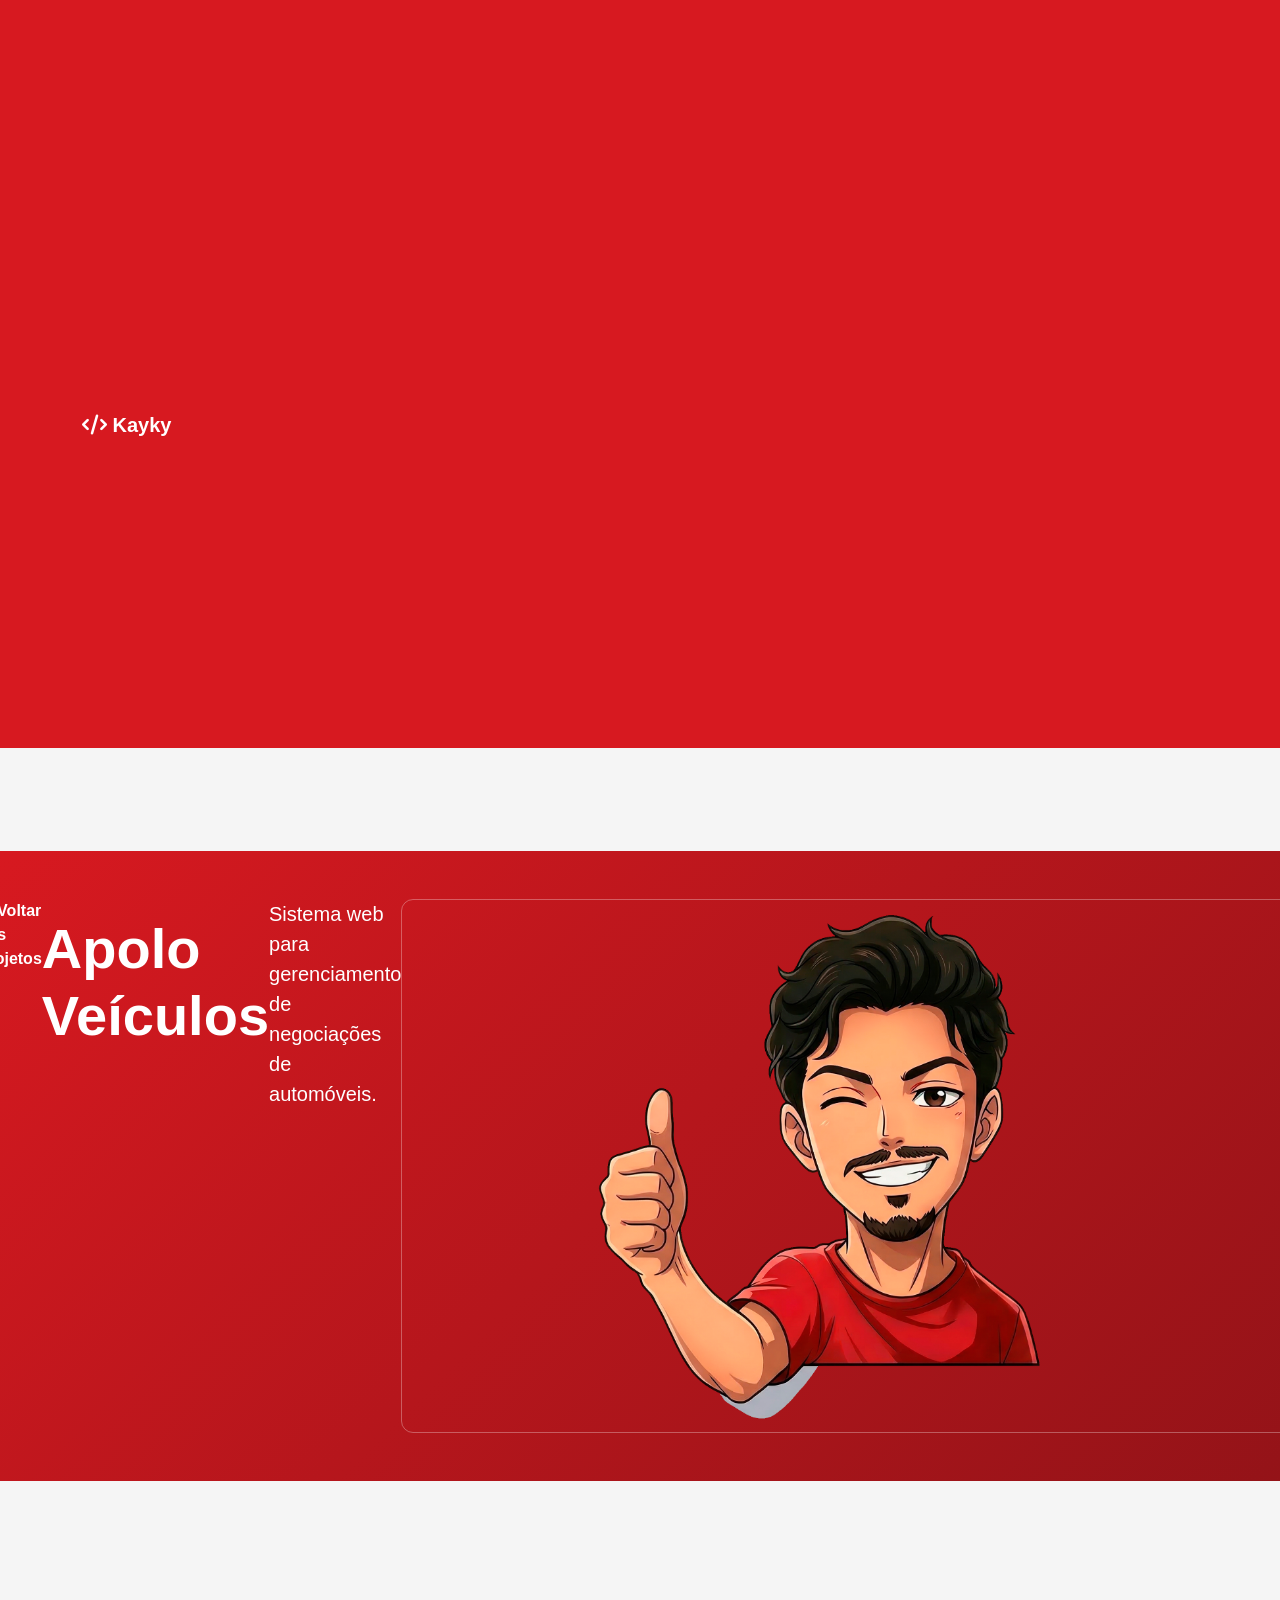
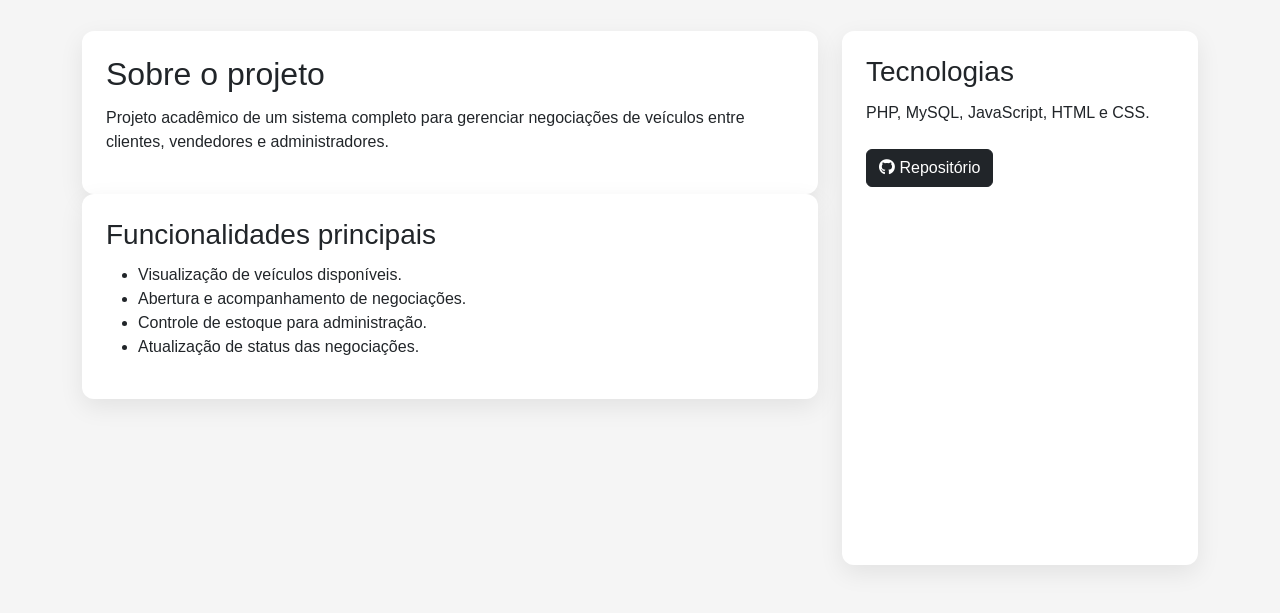
==== portfolio/pages/apolo-veiculos.html @ d2f62d41 "Adiciona páginas individuais para os projetos do portfólio" ====
<!DOCTYPE html>
<html lang="pt-br">
<head>
  <meta charset="UTF-8">
  <meta name="viewport" content="width=device-width, initial-scale=1.0">
  <title>Apolo Veículos - Kayky Bezerra</title>
  <link href="https://cdn.jsdelivr.net/npm/bootstrap@5.3.0/dist/css/bootstrap.min.css" rel="stylesheet">
  <link rel="stylesheet" href="../styles/style.css">
  <link rel="stylesheet" href="https://cdnjs.cloudflare.com/ajax/libs/font-awesome/6.5.0/css/all.min.css">
</head>
<body class="project-page-body">
  <nav class="navbar navbar-expand-lg navbar-dark sticky-top project-nav">
    <div class="container py-2">
      <a class="navbar-brand fw-bold" href="index.html"><i class="fas fa-code"></i> Kayky</a>
    </div>
  </nav>

  <section class="project-hero">
    <div class="container py-5">
      <a href="index.html#projetos-secao" class="project-back-link"><i class="fas fa-arrow-left"></i> Voltar aos projetos</a>
      <h1 class="display-4 fw-bold mt-3">Apolo Veículos</h1>
      <p class="lead mb-4">Sistema web para gerenciamento de negociações de automóveis.</p>
      <img src="../images/logoprojetos.png" alt="Preview Apolo Veículos" class="img-fluid project-main-image">
    </div>
  </section>

  <main class="container py-5">
    <div class="row g-4">
      <div class="col-lg-8">
        <section class="project-section-card">
          <h2>Sobre o projeto</h2>
          <p>Projeto acadêmico de um sistema completo para gerenciar negociações de veículos entre clientes, vendedores e administradores.</p>
        </section>
        <section class="project-section-card">
          <h3>Funcionalidades principais</h3>
          <ul>
            <li>Visualização de veículos disponíveis.</li>
            <li>Abertura e acompanhamento de negociações.</li>
            <li>Controle de estoque para administração.</li>
            <li>Atualização de status das negociações.</li>
          </ul>
        </section>
      </div>
      <div class="col-lg-4">
        <aside class="project-section-card h-100">
          <h3>Tecnologias</h3>
          <p>PHP, MySQL, JavaScript, HTML e CSS.</p>
          <a href="https://github.com/kaykymnz/royalMotors" target="_blank" rel="noopener noreferrer" class="btn btn-dark mt-2">
            <i class="fab fa-github"></i> Repositório
          </a>
        </aside>
      </div>
    </div>
  </main>
</body>
</html>
---- portfolio/styles/style.css ----
* {
  margin: 0;
  padding: 0;
  box-sizing: border-box;
  font-family: Arial, sans-serif;
}

html {
  scroll-behavior: smooth;
  background: #e5e5e5;
}

body {
  height: auto;
  min-height: 100vh;
  display: block;
  overflow-x: hidden;
  background: #e5e5e5;
}

/* CONTAINER PRINCIPAL */
.container {
  width: 100vw;
  height: 70vh; /* Altura ajustada para o formato banner */
  margin-top: 8vw;
  position: relative;
  border-radius: 10px;
  overflow: visible;
  display: flex;
  justify-content: center;
}

.left {
  width: 90%;
  height: 100%;
  background: #d71920;
  border-radius: 10px;
  padding: 3% 4%;
  position: relative;
  transform: translateX(-100%);
  opacity: 0;
  animation: bgAnim 1s ease forwards;
  display: flex;
  flex-direction: column;
  justify-content: space-between; /* Separa o topo dos links na base */
  overflow: hidden; /* Evita que a arte de fundo vaze */
}

/* Arte de Fundo (</>) */
.code-decoration {
  position: absolute;
  right: 2%;
  top: 50%;
  /* transform: translateY(-50%); */
  font-size: 40vw;
  font-weight: 900;
  color: #e5e5e5;
  font-family: Arial, sans-serif;
  line-height: 0;
  letter-spacing: -5.5vw;
  pointer-events: none;
  z-index: 0;
}

.content-top {
  position: relative;
  z-index: 1;
}

.text {
  color: white;
  transform: translateY(-50px);
  opacity: 0;
  animation: textAnim 1s ease forwards;
  animation-delay: 0.5s;
}

.text h1 { font-size: 4.5vw; letter-spacing: 0.1vw; margin-bottom: 0.5vh; }
.text h2 { font-size: 1.8vw; color: black; font-weight: 800; }

.techs {
  display: flex;
  gap: 0.8vw;
  flex-wrap: wrap;
  margin-top: 2vh;
  transform: translateY(50px);
  opacity: 0;
  animation: techAnim 1s ease forwards;
  animation-delay: 0.7s;
}

.tech {
  background: transparent;
  color: white;
  padding: 0.4vw 1.2vw;
  border-radius: 20px;
  font-size: 0.9vw;
  border: 1px solid rgba(255, 255, 255, 0.4);
}

.action-links {
  display: flex;
  gap: 1vw;
  position: relative;
  z-index: 1;
  transform: translateY(50px);
  opacity: 0;
  animation: techAnim 1s ease forwards;
  animation-delay: 0.9s;
}

.link-btn {
  background: transparent;
  color: white;
  text-decoration: none;
  padding: 0.8vw 1.5vw;
  border-radius: 5px;
  border: 1px solid white;
  font-weight: bold;
  font-size: 0.9vw;
  transition: all 0.3s ease;
  cursor: pointer;
}

.link-btn:hover {
  background: white;
  color: #d71920;
}

.character {
  position: absolute;
  right: 2%;
  bottom: 0;
  height: 125%; /* Faz o personagem vazar do banner */
  transform: translateX(100%);
  opacity: 0;
  animation: charAnim 1s ease forwards;
  animation-delay: 0.8s;
  pointer-events: none;
  z-index: 2;
}

/* SEÇÃO DE PROJETOS */
#projetos-secao {
  position: relative;
  width: 100%;
  display: flex;
  flex-direction: column;
  align-items: center;
  padding: 8vh 0;
  gap: 4vh;
  margin-top: -8vh;
}

#projetos-titulo h2 {
  font-size: 2vw;
  letter-spacing: 0.2vw;
  color: black;
  font-weight: bold;
}

.projetos-container {
  width: 90vw;
  background: white;
  border-radius: 10px;
  padding: 3vw;
  position: relative;
  z-index: 1;
  box-shadow: 0 4px 10px rgba(0,0,0,0.1);
}

.character-joinha {
  position: absolute;
  top: -7.4vw;
  width: 15vw;
  z-index: 2;
  pointer-events: none;
}

.projetos-grid {
  display: flex;
  gap: 2vw;
}

.projeto-card {
  flex: 1;
  display: flex;
  flex-direction: column;
  gap: 1vh;
}

.projeto-browser {
  height: 25vh;
  border: 1px solid #ccc;
  border-radius: 5px 5px 0 0;
  background: #eee;
  position: relative;
  overflow: hidden;
}

.browser-bar {
  height: 3vh;
  background: #f0f0f0;
  border-bottom: 1px solid #ccc;
  display: flex;
  align-items: center;
  padding: 0 0.5vw;
  gap: 1vw;
}

.controls {
  display: flex;
  gap: 0.3vw;
}

.controls span {
  width: 0.6vw;
  height: 0.6vw;
  border-radius: 50%;
}

.red { background: #ff5f57; }
.yellow { background: #ffbd2e; }
.green { background: #28ca41; }

.projeto-browser img {
  width: 100%;
  height: calc(100% - 3vh);
  object-fit: cover;
  display: block;
}

.projeto-info {
  padding: 1vw 0;
  display: flex;
  flex-direction: column;
  gap: 0.5vh;
}

.projeto-info h4 { font-size: 1.2vw; font-weight: bold; }
.projeto-info p { font-size: 0.9vw; color: #666; }

.projeto-tags {
  display: flex;
  gap: 0.5vw;
  margin-top: 1vh;
}

.tag {
  background: #a91319;
  color: white;
  padding: 0.3vw 0.8vw;
  border-radius: 5px;
  font-size: 0.8vw;
  font-weight: bold;
}


/* SEÇÃO SOBRE */
#sobre-secao {
  width: 100%;
  padding: 12vh 0;
  display: flex;
  justify-content: center;
}

.sobre-container {
  width: 90vw;
  height: 60vh;
  background: #efefef;
  border-radius: 10px;
  position: relative;
  overflow: hidden;
}

.sobre-personagem {
  position: absolute;
  left: 50%;
  bottom: 0;
  transform: translateX(-50%);
  width: 26vw;
  z-index: 2;
  pointer-events: none;
}

.sobre-coluna {
  position: absolute;
  top: 50%;
  width: 28%;
  transform: translate(-50%, -50%);
  opacity: 0;
  transition: all 1.2s ease;
  z-index: 1;
  display: flex;
  flex-direction: column;
  gap: 1vh;
}

.esquerda { left: 50%; }
.direita { left: 50%; }

.sobre-coluna h2 {
  font-size: 2.5vw;
  letter-spacing: 0.2vw;
}

.sobre-coluna p {
  font-size: 1vw;
  color: #333;
}

.linha {
  width: 100%;
  height: 3px;
  background: black;
  margin: 1vh 0 2vh 0;
}

#sobre-secao.animar .esquerda {
  left: 5%;
  transform: translateY(-50%);
  opacity: 1;
}

#sobre-secao.animar .direita {
  left: 95%;
  transform: translate(-100%, -50%);
  opacity: 1;
}

/* --- SESSÃO DE CONTATO --- */
#contato-secao {
  padding: 80px 20px;
  background-color: #ebebeb; /* Mantém o tom do fundo do portfólio */
  text-align: center;
}

.contato-header h2 {
  font-size: 1.5vw;
  color: #000;
  letter-spacing: 2px;
  margin-bottom: 55px;
}

.contato-header p {
  color: #555;
  font-size: 1.1rem;
  margin-bottom: 40px;
}

.contato-grid {
  display: flex;
  flex-wrap: wrap;
  gap: 20px;
  justify-content: center;
  max-width: 1100px;
  margin: 0 auto;
}

.contato-card {
  background-color: #fff;
  border: 2px solid transparent;
  border-radius: 12px;
  padding: 30px 20px;
  width: calc(25% - 20px);
  min-width: 220px;
  text-decoration: none;
  color: #333;
  box-shadow: 0 4px 10px rgba(0,0,0,0.05);
  transition: transform 0.3s ease, border-color 0.3s ease, box-shadow 0.3s ease;
  display: flex;
  flex-direction: column;
  align-items: center;
}

.contato-card:hover {
  transform: translateY(-8px);
  border-color: #d3222a; /* Vermelho do tema */
  box-shadow: 0 8px 20px rgba(211, 34, 42, 0.15);
}

.icone-circulo {
  background-color: #d3222a;
  color: #fff;
  width: 55px;
  height: 55px;
  border-radius: 50%;
  display: flex;
  align-items: center;
  justify-content: center;
  margin-bottom: 15px;
  transition: background-color 0.3s ease;
}

.contato-card:hover .icone-circulo {
  background-color: #b01a21; /* Vermelho mais escuro no hover */
}

.icone-circulo svg {
  width: 26px;
  height: 26px;
  fill: currentColor;
}

.contato-card h3 {
  font-size: 1.2rem;
  margin-bottom: 8px;
  color: #000;
}

.contato-card span {
  font-size: 0.95rem;
  color: #666;
  word-break: break-word;
}

/* ANIMAÇÕES */
@keyframes bgAnim { to { transform: translateX(0); opacity: 1; } }
@keyframes textAnim { to { transform: translateY(0); opacity: 1; } }
@keyframes charAnim { to { transform: translateX(0); opacity: 1; } }
@keyframes techAnim { to { transform: translateY(0); opacity: 1; } }
.projeto-link {
  text-decoration: none;
  color: inherit;
  transition: transform 0.2s ease;
}

.projeto-link:hover {
  transform: translateY(-4px);
}

.project-page-body {
  background: #f5f5f5;
  min-height: 100vh;
}

.project-nav {
  background: #d71920;
}

.project-hero {
  background: linear-gradient(135deg, #d71920, #941318);
  color: white;
}

.project-back-link {
  color: #fff;
  text-decoration: none;
  font-weight: 600;
}

.project-back-link:hover {
  text-decoration: underline;
}

.project-main-image {
  width: 100%;
  max-width: 900px;
  border-radius: 12px;
  border: 1px solid rgba(255, 255, 255, 0.3);
}

.project-section-card {
  background: #fff;
  border-radius: 12px;
  padding: 24px;
  box-shadow: 0 8px 24px rgba(0, 0, 0, 0.08);
}

.project-section-card h2,
.project-section-card h3 {
  margin-bottom: 12px;
}
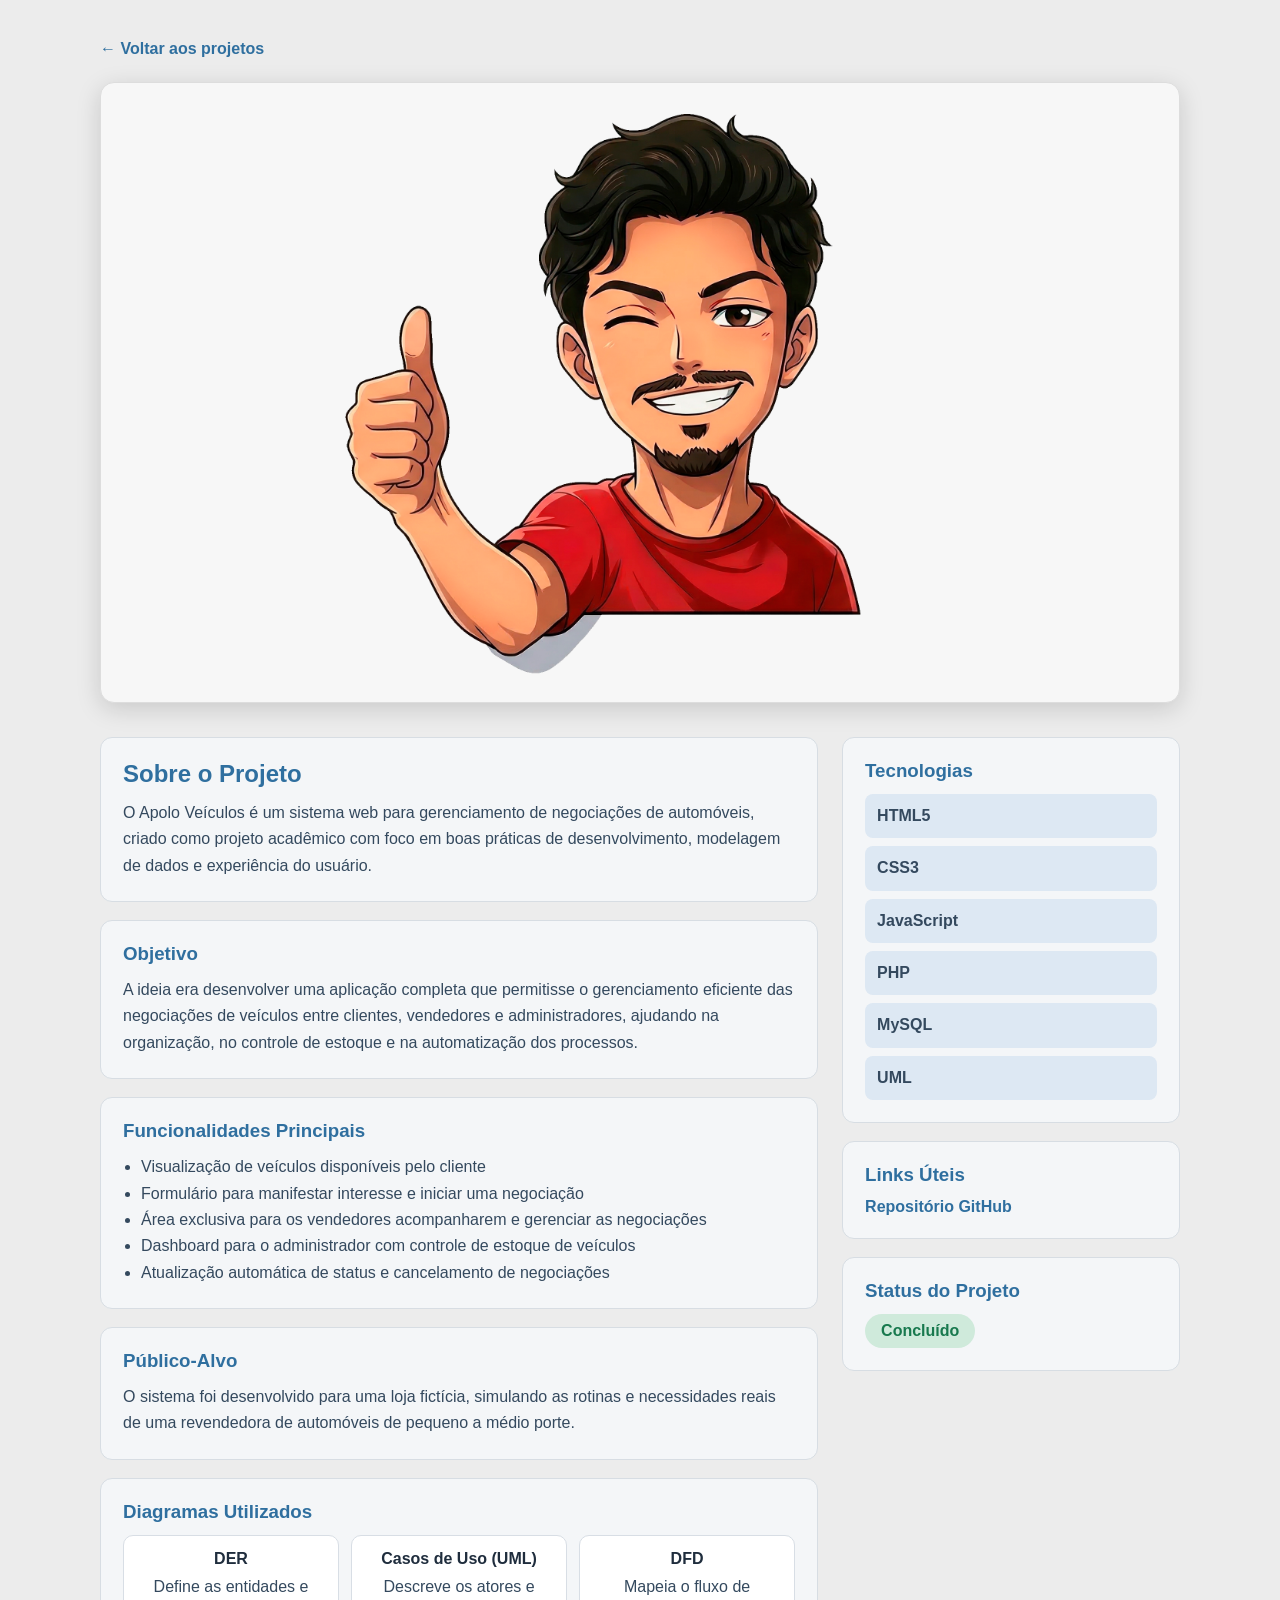
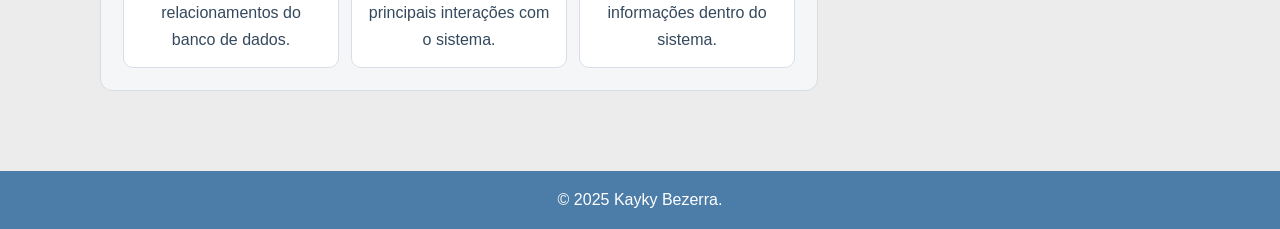
==== commit dcabba68: "Refina páginas de projetos sem Bootstrap e sem navbar" ====
--- a/portfolio/pages/apolo-veiculos.html
+++ b/portfolio/pages/apolo-veiculos.html
@@ -4,53 +4,88 @@
   <meta charset="UTF-8">
   <meta name="viewport" content="width=device-width, initial-scale=1.0">
   <title>Apolo Veículos - Kayky Bezerra</title>
-  <link href="https://cdn.jsdelivr.net/npm/bootstrap@5.3.0/dist/css/bootstrap.min.css" rel="stylesheet">
   <link rel="stylesheet" href="../styles/style.css">
-  <link rel="stylesheet" href="https://cdnjs.cloudflare.com/ajax/libs/font-awesome/6.5.0/css/all.min.css">
 </head>
-<body class="project-page-body">
-  <nav class="navbar navbar-expand-lg navbar-dark sticky-top project-nav">
-    <div class="container py-2">
-      <a class="navbar-brand fw-bold" href="index.html"><i class="fas fa-code"></i> Kayky</a>
-    </div>
-  </nav>
+<body class="project-detail-page">
+  <main class="project-wrapper">
+    <a class="project-back" href="index.html#projetos-secao">&larr; Voltar aos projetos</a>
 
-  <section class="project-hero">
-    <div class="container py-5">
-      <a href="index.html#projetos-secao" class="project-back-link"><i class="fas fa-arrow-left"></i> Voltar aos projetos</a>
-      <h1 class="display-4 fw-bold mt-3">Apolo Veículos</h1>
-      <p class="lead mb-4">Sistema web para gerenciamento de negociações de automóveis.</p>
-      <img src="../images/logoprojetos.png" alt="Preview Apolo Veículos" class="img-fluid project-main-image">
-    </div>
-  </section>
+    <section class="hero-image-card">
+      <img src="../images/logoprojetos.png" alt="Preview do projeto Apolo Veículos">
+    </section>
 
-  <main class="container py-5">
-    <div class="row g-4">
-      <div class="col-lg-8">
-        <section class="project-section-card">
-          <h2>Sobre o projeto</h2>
-          <p>Projeto acadêmico de um sistema completo para gerenciar negociações de veículos entre clientes, vendedores e administradores.</p>
-        </section>
-        <section class="project-section-card">
-          <h3>Funcionalidades principais</h3>
-          <ul>
-            <li>Visualização de veículos disponíveis.</li>
-            <li>Abertura e acompanhamento de negociações.</li>
-            <li>Controle de estoque para administração.</li>
-            <li>Atualização de status das negociações.</li>
+    <section class="project-layout">
+      <div class="project-main">
+        <article class="project-block">
+          <h2>Sobre o Projeto</h2>
+          <p>O Apolo Veículos é um sistema web para gerenciamento de negociações de automóveis, criado como projeto acadêmico com foco em boas práticas de desenvolvimento, modelagem de dados e experiência do usuário.</p>
+        </article>
+
+        <article class="project-block">
+          <h3>Objetivo</h3>
+          <p>
+            A ideia era desenvolver uma aplicação completa que permitisse o gerenciamento eficiente das negociações de veículos entre clientes,
+            vendedores e administradores, ajudando na organização, no controle de estoque e na automatização dos processos.
+          </p>
+        </article>
+
+        <article class="project-block">
+          <h3>Funcionalidades Principais</h3>
+          <ul class="project-feature-list">
+            <li>Visualização de veículos disponíveis pelo cliente</li>
+            <li>Formulário para manifestar interesse e iniciar uma negociação</li>
+            <li>Área exclusiva para os vendedores acompanharem e gerenciar as negociações</li>
+            <li>Dashboard para o administrador com controle de estoque de veículos</li>
+            <li>Atualização automática de status e cancelamento de negociações</li>
+          </ul>
+        </article>
+
+        <article class="project-block">
+          <h3>Público-Alvo</h3>
+          <p>
+            O sistema foi desenvolvido para uma loja fictícia, simulando as rotinas e necessidades reais de uma revendedora de automóveis
+            de pequeno a médio porte.
+          </p>
+        </article>
+
+        <article class="project-block">
+          <h3>Diagramas Utilizados</h3>
+          <div class="project-diagram-grid">
+            <div class="diagram-box"><h4>DER</h4><p>Define as entidades e relacionamentos do banco de dados.</p></div>
+            <div class="diagram-box"><h4>Casos de Uso (UML)</h4><p>Descreve os atores e principais interações com o sistema.</p></div>
+            <div class="diagram-box"><h4>DFD</h4><p>Mapeia o fluxo de informações dentro do sistema.</p></div>
+          </div>
+        </article>
+      </div>
+
+      <aside class="project-sidebar">
+        <section class="sidebar-card">
+          <h3>Tecnologias</h3>
+          <ul class="tech-list">
+            <li>HTML5</li>
+            <li>CSS3</li>
+            <li>JavaScript</li>
+            <li>PHP</li>
+            <li>MySQL</li>
+            <li>UML</li>
           </ul>
         </section>
-      </div>
-      <div class="col-lg-4">
-        <aside class="project-section-card h-100">
-          <h3>Tecnologias</h3>
-          <p>PHP, MySQL, JavaScript, HTML e CSS.</p>
-          <a href="https://github.com/kaykymnz/royalMotors" target="_blank" rel="noopener noreferrer" class="btn btn-dark mt-2">
-            <i class="fab fa-github"></i> Repositório
-          </a>
-        </aside>
-      </div>
-    </div>
+
+        <section class="sidebar-card">
+          <h3>Links Úteis</h3>
+          <a class="project-link" href="https://github.com/kaykymnz/royalMotors" target="_blank" rel="noopener noreferrer">Repositório GitHub</a>
+        </section>
+
+        <section class="sidebar-card">
+          <h3>Status do Projeto</h3>
+          <div class="project-status done">Concluído</div>
+        </section>
+      </aside>
+    </section>
   </main>
+
+  <footer class="project-footer">
+    <p>&copy; 2025 Kayky Bezerra.</p>
+  </footer>
 </body>
 </html>
--- a/portfolio/styles/style.css
+++ b/portfolio/styles/style.css
@@ -429,45 +429,144 @@
   transform: translateY(-4px);
 }
 
-.project-page-body {
-  background: #f5f5f5;
-  min-height: 100vh;
-}
-
-.project-nav {
-  background: #d71920;
-}
-
-.project-hero {
-  background: linear-gradient(135deg, #d71920, #941318);
-  color: white;
-}
-
-.project-back-link {
+/* PÁGINA DE DETALHE DE PROJETO (SEM BOOTSTRAP) */
+.project-detail-page {
+  background: #ececec;
+  color: #1f2d3d;
+  font-family: 'Segoe UI', Tahoma, Geneva, Verdana, sans-serif;
+}
+
+.project-wrapper {
+  max-width: 1120px;
+  margin: 0 auto;
+  padding: 40px 20px 80px;
+}
+
+.project-back {
+  display: inline-block;
+  color: #2f6f9f;
+  text-decoration: none;
+  font-weight: 700;
+  margin-bottom: 24px;
+}
+
+.hero-image-card {
+  background: #f7f7f7;
+  border-radius: 14px;
+  box-shadow: 0 6px 24px rgba(0, 0, 0, 0.15);
+  border: 1px solid #ddd;
+  padding: 14px;
+  margin-bottom: 34px;
+}
+
+.hero-image-card img {
+  width: 100%;
+  display: block;
+  border-radius: 10px;
+}
+
+.project-layout {
+  display: grid;
+  grid-template-columns: 1.7fr 0.8fr;
+  gap: 24px;
+}
+
+.project-main,
+.project-sidebar {
+  display: flex;
+  flex-direction: column;
+  gap: 18px;
+}
+
+.project-block,
+.sidebar-card {
+  background: #f4f6f8;
+  border: 1px solid #d7dde3;
+  border-radius: 12px;
+  padding: 22px;
+}
+
+.project-block h2,
+.project-block h3,
+.sidebar-card h3 {
+  color: #2f6f9f;
+  margin-bottom: 12px;
+}
+
+.project-block p,
+.project-block li,
+.sidebar-card li {
+  line-height: 1.65;
+  color: #34495e;
+}
+
+.project-feature-list {
+  padding-left: 18px;
+}
+
+.project-diagram-grid {
+  display: grid;
+  grid-template-columns: repeat(3, 1fr);
+  gap: 12px;
+}
+
+.diagram-box {
+  background: #fff;
+  border: 1px solid #d8dee5;
+  border-radius: 10px;
+  padding: 14px;
+  text-align: center;
+}
+
+.diagram-box h4 {
+  margin-bottom: 6px;
+}
+
+.tech-list {
+  list-style: none;
+  display: grid;
+  gap: 8px;
+}
+
+.tech-list li {
+  background: #dde8f3;
+  border-radius: 8px;
+  padding: 9px 12px;
+  font-weight: 600;
+}
+
+.project-link {
+  display: inline-block;
+  text-decoration: none;
+  color: #2f6f9f;
+  font-weight: 700;
+}
+
+.project-status {
+  display: inline-flex;
+  border-radius: 999px;
+  padding: 8px 16px;
+  font-weight: 700;
+}
+
+.project-status.done {
+  background: #cfeadb;
+  color: #18794e;
+}
+
+.project-footer {
+  background: #4c7da8;
   color: #fff;
-  text-decoration: none;
-  font-weight: 600;
-}
-
-.project-back-link:hover {
-  text-decoration: underline;
-}
-
-.project-main-image {
-  width: 100%;
-  max-width: 900px;
-  border-radius: 12px;
-  border: 1px solid rgba(255, 255, 255, 0.3);
-}
-
-.project-section-card {
-  background: #fff;
-  border-radius: 12px;
-  padding: 24px;
-  box-shadow: 0 8px 24px rgba(0, 0, 0, 0.08);
-}
-
-.project-section-card h2,
-.project-section-card h3 {
-  margin-bottom: 12px;
-}
+  text-align: center;
+  padding: 20px;
+}
+
+@media (max-width: 900px) {
+  .project-layout {
+    grid-template-columns: 1fr;
+  }
+
+  .project-diagram-grid {
+    grid-template-columns: 1fr;
+  }
+}
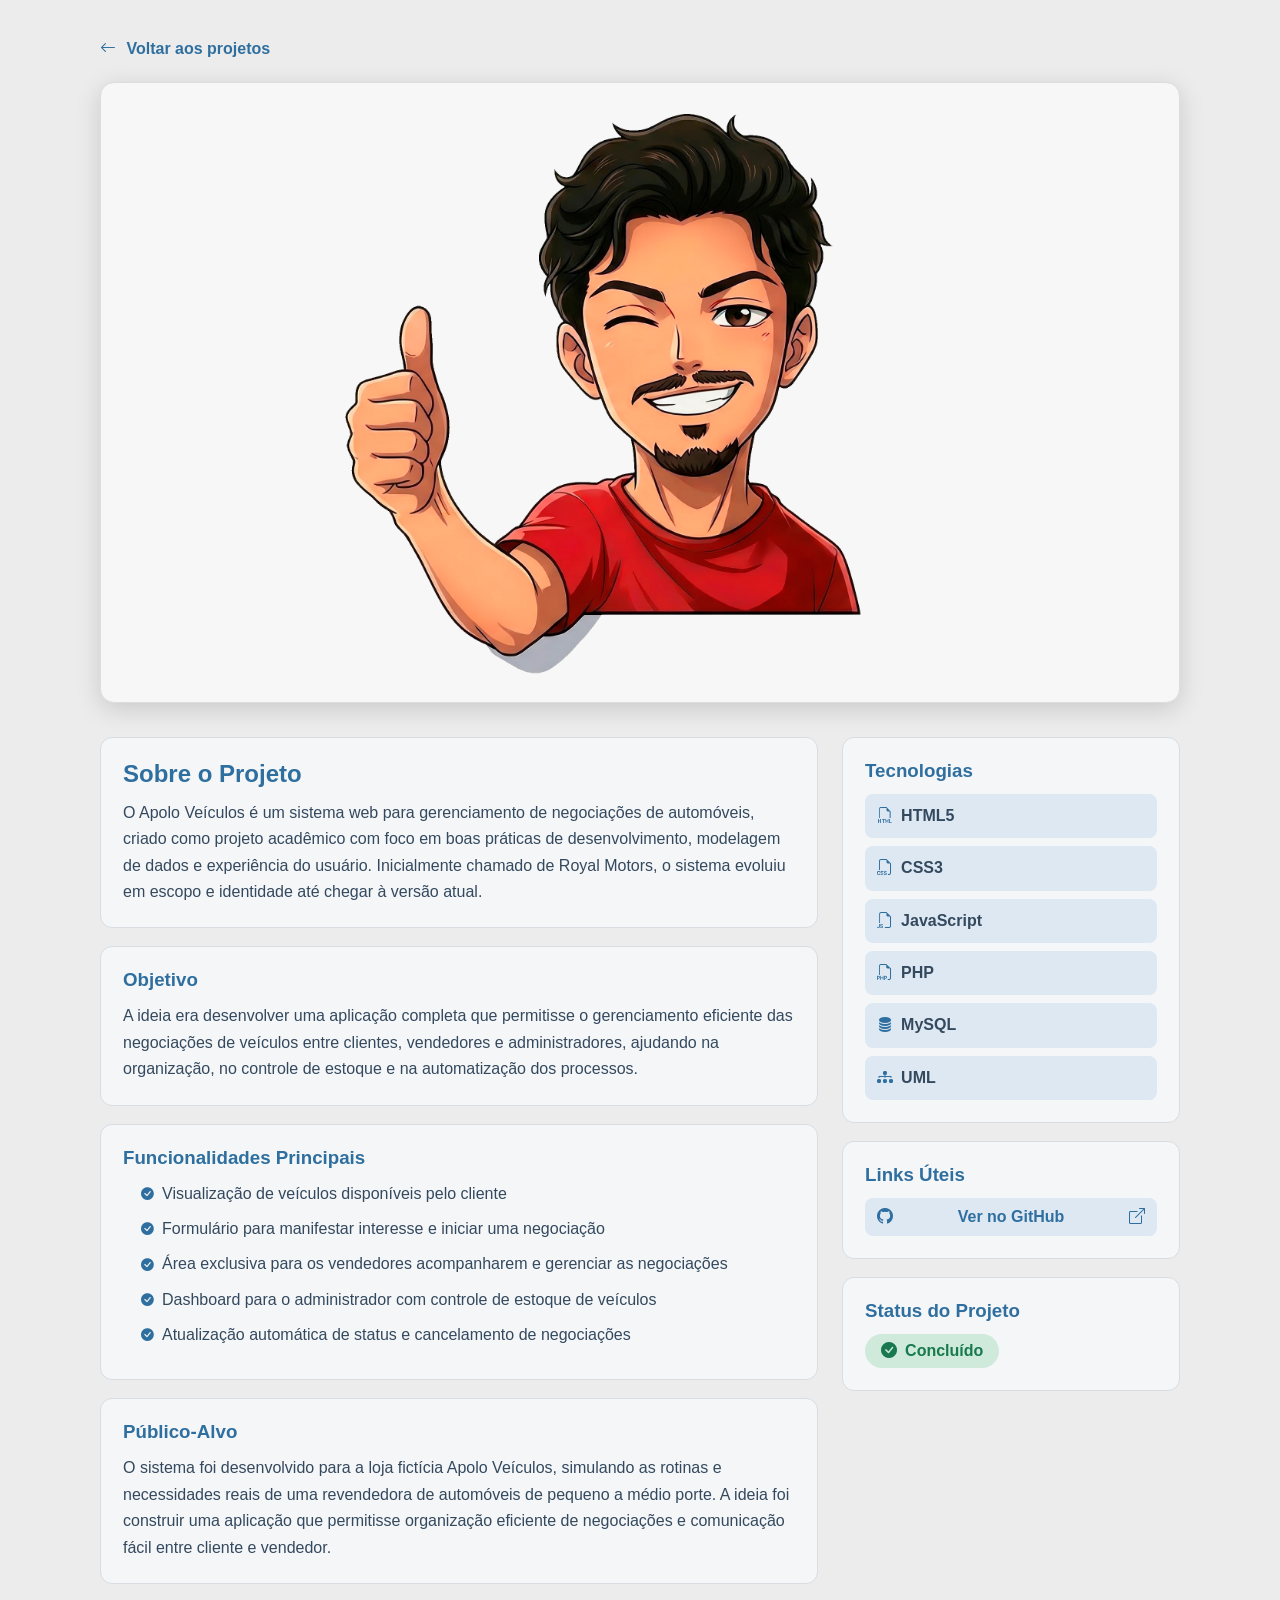
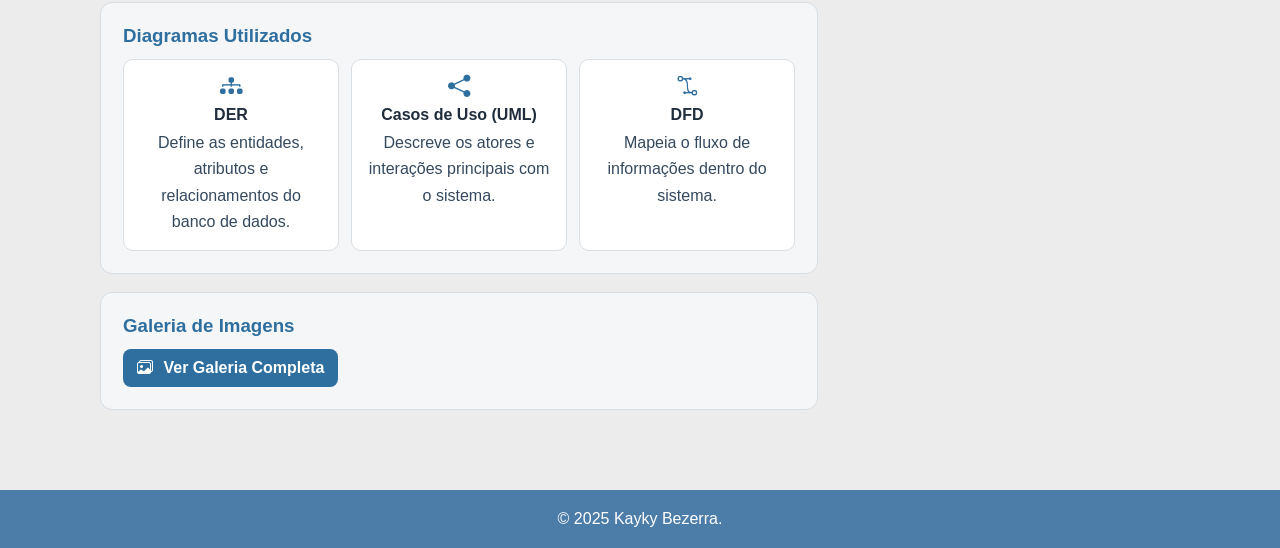
==== commit 7201b0f0: "Adiciona ícones Bootstrap nas páginas de projeto" ====
--- a/portfolio/pages/apolo-veiculos.html
+++ b/portfolio/pages/apolo-veiculos.html
@@ -5,10 +5,11 @@
   <meta name="viewport" content="width=device-width, initial-scale=1.0">
   <title>Apolo Veículos - Kayky Bezerra</title>
   <link rel="stylesheet" href="../styles/style.css">
+  <link rel="stylesheet" href="https://cdn.jsdelivr.net/npm/bootstrap-icons@1.11.3/font/bootstrap-icons.min.css">
 </head>
 <body class="project-detail-page">
   <main class="project-wrapper">
-    <a class="project-back" href="index.html#projetos-secao">&larr; Voltar aos projetos</a>
+    <a class="project-back" href="index.html#projetos-secao"><i class="bi bi-arrow-left"></i> Voltar aos projetos</a>
 
     <section class="hero-image-card">
       <img src="../images/logoprojetos.png" alt="Preview do projeto Apolo Veículos">
@@ -18,43 +19,42 @@
       <div class="project-main">
         <article class="project-block">
           <h2>Sobre o Projeto</h2>
-          <p>O Apolo Veículos é um sistema web para gerenciamento de negociações de automóveis, criado como projeto acadêmico com foco em boas práticas de desenvolvimento, modelagem de dados e experiência do usuário.</p>
+          <p>O Apolo Veículos é um sistema web para gerenciamento de negociações de automóveis, criado como projeto acadêmico com foco em boas práticas de desenvolvimento, modelagem de dados e experiência do usuário. Inicialmente chamado de Royal Motors, o sistema evoluiu em escopo e identidade até chegar à versão atual.</p>
         </article>
 
         <article class="project-block">
           <h3>Objetivo</h3>
-          <p>
-            A ideia era desenvolver uma aplicação completa que permitisse o gerenciamento eficiente das negociações de veículos entre clientes,
-            vendedores e administradores, ajudando na organização, no controle de estoque e na automatização dos processos.
-          </p>
+          <p>A ideia era desenvolver uma aplicação completa que permitisse o gerenciamento eficiente das negociações de veículos entre clientes, vendedores e administradores, ajudando na organização, no controle de estoque e na automatização dos processos.</p>
         </article>
 
         <article class="project-block">
           <h3>Funcionalidades Principais</h3>
           <ul class="project-feature-list">
-            <li>Visualização de veículos disponíveis pelo cliente</li>
-            <li>Formulário para manifestar interesse e iniciar uma negociação</li>
-            <li>Área exclusiva para os vendedores acompanharem e gerenciar as negociações</li>
-            <li>Dashboard para o administrador com controle de estoque de veículos</li>
-            <li>Atualização automática de status e cancelamento de negociações</li>
+            <li><i class="bi bi-check-circle-fill"></i> Visualização de veículos disponíveis pelo cliente</li>
+            <li><i class="bi bi-check-circle-fill"></i> Formulário para manifestar interesse e iniciar uma negociação</li>
+            <li><i class="bi bi-check-circle-fill"></i> Área exclusiva para os vendedores acompanharem e gerenciar as negociações</li>
+            <li><i class="bi bi-check-circle-fill"></i> Dashboard para o administrador com controle de estoque de veículos</li>
+            <li><i class="bi bi-check-circle-fill"></i> Atualização automática de status e cancelamento de negociações</li>
           </ul>
         </article>
 
         <article class="project-block">
           <h3>Público-Alvo</h3>
-          <p>
-            O sistema foi desenvolvido para uma loja fictícia, simulando as rotinas e necessidades reais de uma revendedora de automóveis
-            de pequeno a médio porte.
-          </p>
+          <p>O sistema foi desenvolvido para a loja fictícia Apolo Veículos, simulando as rotinas e necessidades reais de uma revendedora de automóveis de pequeno a médio porte. A ideia foi construir uma aplicação que permitisse organização eficiente de negociações e comunicação fácil entre cliente e vendedor.</p>
         </article>
 
         <article class="project-block">
           <h3>Diagramas Utilizados</h3>
           <div class="project-diagram-grid">
-            <div class="diagram-box"><h4>DER</h4><p>Define as entidades e relacionamentos do banco de dados.</p></div>
-            <div class="diagram-box"><h4>Casos de Uso (UML)</h4><p>Descreve os atores e principais interações com o sistema.</p></div>
-            <div class="diagram-box"><h4>DFD</h4><p>Mapeia o fluxo de informações dentro do sistema.</p></div>
+            <div class="diagram-box"><i class="bi bi-diagram-3-fill"></i><h4>DER</h4><p>Define as entidades, atributos e relacionamentos do banco de dados.</p></div>
+            <div class="diagram-box"><i class="bi bi-share-fill"></i><h4>Casos de Uso (UML)</h4><p>Descreve os atores e interações principais com o sistema.</p></div>
+            <div class="diagram-box"><i class="bi bi-bezier2"></i><h4>DFD</h4><p>Mapeia o fluxo de informações dentro do sistema.</p></div>
           </div>
+        </article>
+
+        <article class="project-block">
+          <h3>Galeria de Imagens</h3>
+          <a class="gallery-btn" href="#"><i class="bi bi-images"></i> Ver Galeria Completa</a>
         </article>
       </div>
 
@@ -62,23 +62,23 @@
         <section class="sidebar-card">
           <h3>Tecnologias</h3>
           <ul class="tech-list">
-            <li>HTML5</li>
-            <li>CSS3</li>
-            <li>JavaScript</li>
-            <li>PHP</li>
-            <li>MySQL</li>
-            <li>UML</li>
+            <li><i class="bi bi-filetype-html"></i> HTML5</li>
+            <li><i class="bi bi-filetype-css"></i> CSS3</li>
+            <li><i class="bi bi-filetype-js"></i> JavaScript</li>
+            <li><i class="bi bi-filetype-php"></i> PHP</li>
+            <li><i class="bi bi-database-fill"></i> MySQL</li>
+            <li><i class="bi bi-diagram-3-fill"></i> UML</li>
           </ul>
         </section>
 
         <section class="sidebar-card">
           <h3>Links Úteis</h3>
-          <a class="project-link" href="https://github.com/kaykymnz/royalMotors" target="_blank" rel="noopener noreferrer">Repositório GitHub</a>
+          <a class="project-link" href="https://github.com/kaykymnz/royalMotors" target="_blank" rel="noopener noreferrer"><i class="bi bi-github"></i> Ver no GitHub <i class="bi bi-box-arrow-up-right"></i></a>
         </section>
 
         <section class="sidebar-card">
           <h3>Status do Projeto</h3>
-          <div class="project-status done">Concluído</div>
+          <div class="project-status done"><i class="bi bi-check-circle-fill"></i> Concluído</div>
         </section>
       </aside>
     </section>
--- a/portfolio/styles/style.css
+++ b/portfolio/styles/style.css
@@ -570,3 +570,65 @@
     grid-template-columns: 1fr;
   }
 }
+
+.project-back i {
+  margin-right: 6px;
+}
+
+.project-feature-list li {
+  list-style: none;
+  margin-bottom: 9px;
+  display: flex;
+  align-items: center;
+  gap: 8px;
+}
+
+.project-feature-list li i {
+  color: #2f6f9f;
+  font-size: 0.8rem;
+}
+
+.diagram-box i {
+  color: #2f6f9f;
+  font-size: 1.4rem;
+  display: inline-block;
+  margin-bottom: 6px;
+}
+
+.tech-list li {
+  display: flex;
+  align-items: center;
+  gap: 8px;
+}
+
+.tech-list li i {
+  color: #2f6f9f;
+}
+
+.project-link {
+  display: flex;
+  align-items: center;
+  justify-content: space-between;
+  gap: 10px;
+  background: #dde8f3;
+  border-radius: 8px;
+  padding: 10px 12px;
+}
+
+.project-status.done i {
+  margin-right: 8px;
+}
+
+.gallery-btn {
+  display: inline-block;
+  background: #2f6f9f;
+  color: #fff;
+  text-decoration: none;
+  border-radius: 8px;
+  padding: 10px 14px;
+  font-weight: 700;
+}
+
+.gallery-btn i {
+  margin-right: 6px;
+}
